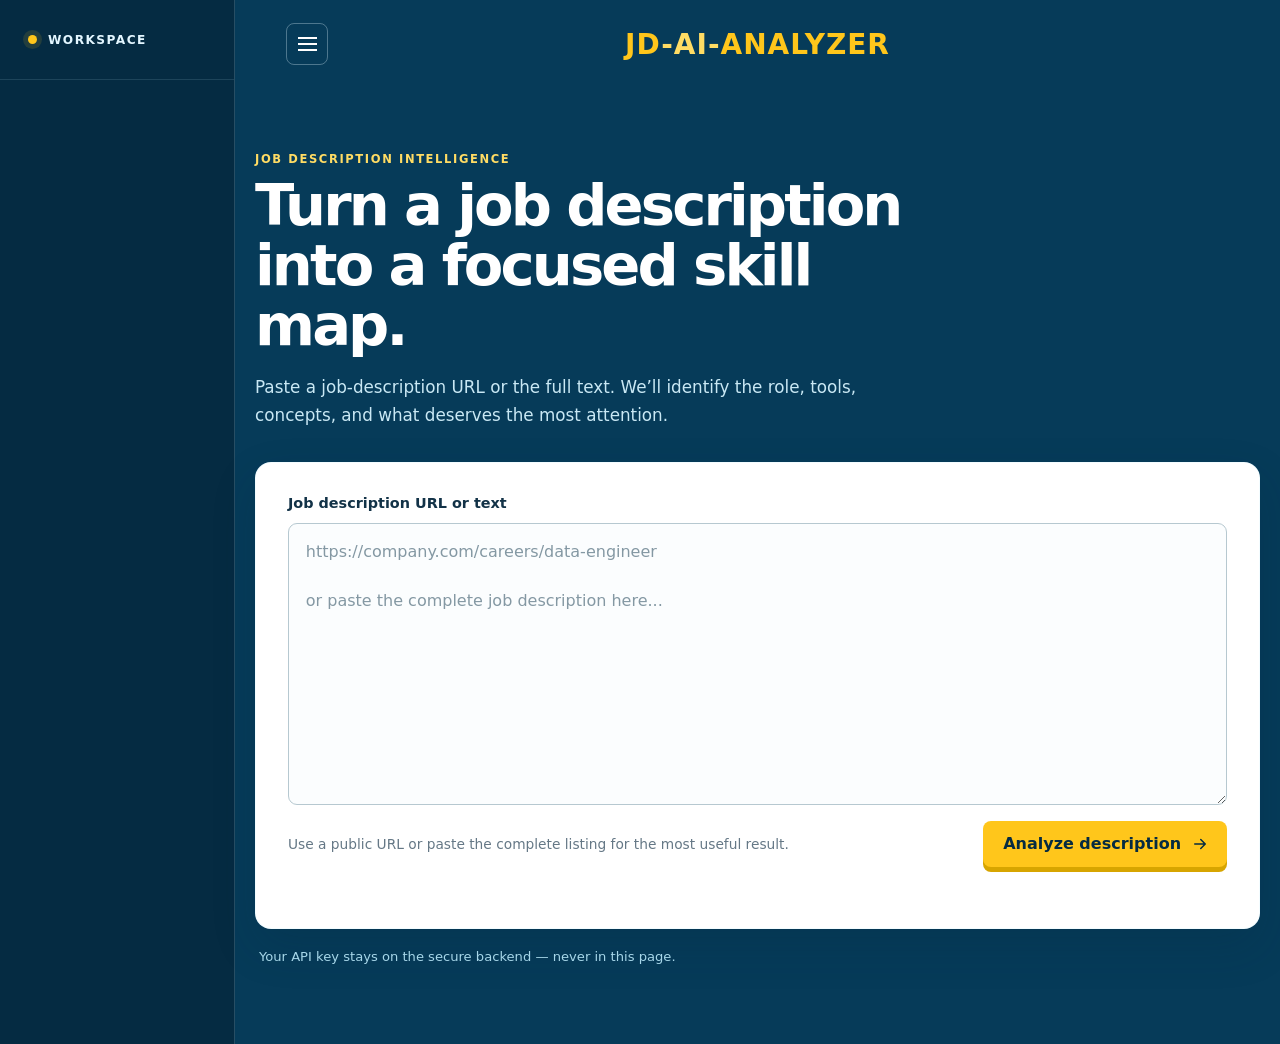
==== frontend/index.html @ e94671f4 "FE" ====
<!doctype html>
<html lang="en">
  <head>
    <meta charset="UTF-8" />
    <meta name="viewport" content="width=device-width, initial-scale=1.0" />
    <meta
      name="description"
      content="Analyze a job description to identify relevant tools, concepts, and role details."
    />
    <title>JD-AI-ANALYZER</title>
    <link rel="stylesheet" href="css/style.css" />
  </head>
  <body>
    <div class="app-shell">
      <aside class="side-panel" id="sidePanel" aria-label="Future workspace panel">
        <div class="side-panel__top">
          <span class="panel-mark" aria-hidden="true"></span>
          <span class="panel-label">Workspace</span>
        </div>
        <div class="side-panel__empty" aria-hidden="true"></div>
      </aside>

      <main class="main-content">
        <header class="topbar">
          <button
            class="menu-button"
            id="menuButton"
            type="button"
            aria-label="Collapse workspace panel"
            aria-controls="sidePanel"
            aria-expanded="true"
          >
            <span></span><span></span><span></span>
          </button>
          <a class="wordmark" href="#" id="homeLink" aria-label="JD-AI-ANALYZER home">
            JD<span>-AI-</span>ANALYZER
          </a>
          <div class="topbar-spacer" aria-hidden="true"></div>
        </header>

        <section class="view input-view" id="inputView" aria-labelledby="inputTitle">
          <div class="intro">
            <p class="eyebrow">Job description intelligence</p>
            <h1 id="inputTitle">Turn a job description into a focused skill map.</h1>
            <p class="intro-copy">
              Paste a job-description URL or the full text. We’ll identify the role,
              tools, concepts, and what deserves the most attention.
            </p>
          </div>

          <form class="analysis-form" id="analysisForm" novalidate>
            <label for="jobDescription">Job description URL or text</label>
            <textarea
              id="jobDescription"
              name="jobDescription"
              rows="10"
              placeholder="https://company.com/careers/data-engineer&#10;&#10;or paste the complete job description here..."
              aria-describedby="inputHint formMessage"
            ></textarea>
            <div class="form-footer">
              <p id="inputHint">Use a public URL or paste the complete listing for the most useful result.</p>
              <button class="primary-button" id="analyzeButton" type="submit">
                <span>Analyze description</span>
                <svg viewBox="0 0 24 24" aria-hidden="true"><path d="M5 12h13M13 6l6 6-6 6" /></svg>
              </button>
            </div>
            <p class="form-message" id="formMessage" role="status" aria-live="polite"></p>
          </form>

          <p class="privacy-note">Your API key stays on the secure backend — never in this page.</p>
        </section>

        <section class="view dashboard-view" id="dashboardView" aria-labelledby="dashboardTitle" hidden>
          <div class="dashboard-heading">
            <div>
              <p class="eyebrow">Analysis complete</p>
              <h1 id="dashboardTitle">Role overview</h1>
            </div>
            <button class="secondary-button" id="newAnalysisButton" type="button">
              Analyze another
            </button>
          </div>

          <article class="role-card">
            <div>
              <p class="card-kicker">Job title</p>
              <h2 id="jobTitle">Data Engineer</h2>
              <p id="roleSummary">Build and maintain reliable data products that support business decisions.</p>
            </div>
            <div class="role-meta" id="roleMeta"></div>
          </article>

          <div class="dashboard-grid">
            <article class="dashboard-card tools-card">
              <div class="card-heading">
                <div>
                  <p class="card-kicker">Most relevant</p>
                  <h2>Tools &amp; technologies</h2>
                </div>
                <span class="relative-label">Relative importance</span>
              </div>
              <div class="tools-list" id="toolsList"></div>
              <p class="card-footnote">Importance reflects emphasis in this description, not a market-wide score.</p>
            </article>

            <article class="dashboard-card concepts-card">
              <div class="card-heading">
                <div>
                  <p class="card-kicker">Knowledge areas</p>
                  <h2>Core concepts</h2>
                </div>
              </div>
              <div class="concept-list" id="conceptList"></div>
            </article>

            <article class="dashboard-card details-card">
              <div class="card-heading">
                <div>
                  <p class="card-kicker">Useful signals</p>
                  <h2>Role details</h2>
                </div>
              </div>
              <dl class="details-list" id="detailsList"></dl>
            </article>
          </div>
        </section>
      </main>
    </div>
    <script src="js/config.js"></script>
    <script src="js/app.js"></script>
  </body>
</html>
---- frontend/css/style.css ----
:root {
  --blue-950: #052b42;
  --blue-900: #063b59;
  --blue-800: #07587d;
  --blue-700: #087eae;
  --blue-600: #0a94c7;
  --yellow: #ffc61b;
  --yellow-soft: #ffdc64;
  --ink: #123247;
  --muted: #657886;
  --line: #dce7eb;
  --surface: #ffffff;
  --surface-alt: #f4f8f9;
  --shadow: 0 18px 45px rgba(1, 36, 54, 0.16);
  font-family: Inter, ui-sans-serif, system-ui, -apple-system, BlinkMacSystemFont, "Segoe UI", sans-serif;
  color: var(--ink);
  background: var(--blue-900);
}

* { box-sizing: border-box; }

body { min-width: 320px; margin: 0; background: var(--blue-900); }
button, textarea { font: inherit; }
button { cursor: pointer; }

.app-shell { display: flex; min-height: 100vh; background: var(--blue-900); }

.side-panel {
  display: flex;
  width: 235px;
  min-height: 100vh;
  flex: 0 0 235px;
  flex-direction: column;
  overflow: hidden;
  color: #e3f6ff;
  background: var(--blue-950);
  border-right: 1px solid rgba(194, 237, 255, 0.18);
  transition: flex-basis 180ms ease, width 180ms ease;
}

.side-panel__top { display: flex; align-items: center; gap: 11px; height: 80px; padding: 0 28px; border-bottom: 1px solid rgba(194, 237, 255, 0.13); }
.panel-mark { width: 9px; height: 9px; border-radius: 50%; background: var(--yellow); box-shadow: 0 0 0 5px rgba(255, 198, 27, 0.12); }
.panel-label { font-size: 0.76rem; font-weight: 700; letter-spacing: 0.12em; text-transform: uppercase; }
.side-panel__empty { flex: 1; }
.app-shell.panel-collapsed .side-panel { width: 0; flex-basis: 0; border-right-color: transparent; }
.app-shell.panel-collapsed .side-panel > * { opacity: 0; }

.main-content { width: min(100%, 1440px); flex: 1; margin: 0 auto; }
.topbar { display: grid; grid-template-columns: 48px 1fr 48px; align-items: center; min-height: 88px; padding: 0 clamp(1.25rem, 4vw, 4.5rem); }
.menu-button { display: grid; width: 42px; height: 42px; padding: 10px; place-content: center; gap: 4px; border: 1px solid rgba(227, 246, 255, 0.32); border-radius: 8px; color: white; background: transparent; transition: background 160ms ease, border-color 160ms ease; }
.menu-button:hover, .menu-button:focus-visible { background: rgba(255, 255, 255, 0.12); border-color: var(--yellow); outline: none; }
.menu-button span { display: block; width: 19px; height: 2px; background: currentColor; }
.wordmark { justify-self: center; color: var(--yellow); font-size: clamp(1.15rem, 2.5vw, 1.75rem); font-weight: 900; letter-spacing: 0.035em; text-decoration: none; }
.wordmark span { color: var(--yellow-soft); }

.view { width: min(100% - 2.5rem, 1050px); margin: 0 auto; }
.input-view { display: grid; min-height: calc(100vh - 88px); align-content: center; padding: 4rem 0 5rem; }
.intro { max-width: 700px; margin-bottom: 2rem; }
.eyebrow, .card-kicker { margin: 0 0 0.65rem; color: var(--yellow-soft); font-size: 0.72rem; font-weight: 800; letter-spacing: 0.14em; text-transform: uppercase; }
h1, h2, p { overflow-wrap: break-word; }
h1 { max-width: 740px; margin: 0; color: #fff; font-size: clamp(2rem, 4.5vw, 3.85rem); letter-spacing: -0.05em; line-height: 1.04; }
.intro-copy { max-width: 620px; margin: 1.15rem 0 0; color: #c9e8f4; font-size: 1.05rem; line-height: 1.65; }

.analysis-form { padding: clamp(1.1rem, 3vw, 2rem); border: 1px solid rgba(226, 247, 255, 0.44); border-radius: 16px; background: var(--surface); box-shadow: var(--shadow); }
.analysis-form label { display: block; margin-bottom: 0.75rem; color: var(--ink); font-size: 0.9rem; font-weight: 800; }
textarea { display: block; width: 100%; min-height: 208px; padding: 1rem 1.05rem; resize: vertical; border: 1px solid #b6c8d0; border-radius: 9px; color: var(--ink); background: #fbfdfe; font-size: 1rem; line-height: 1.55; outline: none; transition: border 160ms ease, box-shadow 160ms ease; }
textarea::placeholder { color: #8498a3; }
textarea:focus { border-color: var(--blue-600); box-shadow: 0 0 0 3px rgba(10, 148, 199, 0.18); }
.form-footer { display: flex; align-items: center; justify-content: space-between; gap: 1.25rem; margin-top: 1rem; }
.form-footer p { margin: 0; color: var(--muted); font-size: 0.86rem; line-height: 1.5; }
.primary-button, .secondary-button { display: inline-flex; align-items: center; justify-content: center; gap: 0.65rem; min-height: 46px; border-radius: 8px; font-weight: 800; transition: transform 160ms ease, background 160ms ease, box-shadow 160ms ease; }
.primary-button { flex: 0 0 auto; padding: 0 1.1rem 0 1.25rem; border: 0; color: var(--blue-950); background: var(--yellow); box-shadow: 0 5px 0 #d7a500; }
.primary-button:hover { background: #ffd04a; transform: translateY(-1px); }
.primary-button:active { transform: translateY(3px); box-shadow: 0 2px 0 #d7a500; }
.primary-button:focus-visible, .secondary-button:focus-visible { outline: 3px solid var(--blue-700); outline-offset: 3px; }
.primary-button svg { width: 18px; fill: none; stroke: currentColor; stroke-linecap: round; stroke-linejoin: round; stroke-width: 2; }
.form-message { min-height: 1.3em; margin: 0.65rem 0 0; color: #b02a37; font-size: 0.9rem; font-weight: 650; }
.privacy-note { margin: 1.25rem 0 0 0.25rem; color: #a7d7e9; font-size: 0.82rem; }

.dashboard-view { padding: 3.5rem 0 5rem; }
.dashboard-heading { display: flex; align-items: end; justify-content: space-between; gap: 1.5rem; margin-bottom: 1.5rem; }
.dashboard-heading h1 { font-size: clamp(2.1rem, 4vw, 3.4rem); }
.secondary-button { padding: 0 1.1rem; border: 1px solid rgba(226, 247, 255, 0.65); color: white; background: transparent; }
.secondary-button:hover { background: rgba(255, 255, 255, 0.12); }
.role-card { display: flex; align-items: center; justify-content: space-between; gap: 2rem; padding: clamp(1.45rem, 3vw, 2.15rem); border-radius: 16px; color: var(--ink); background: var(--surface); box-shadow: var(--shadow); }
.role-card .card-kicker, .dashboard-card .card-kicker { color: var(--blue-700); }
.role-card h2 { margin: 0; font-size: clamp(1.65rem, 3vw, 2.4rem); letter-spacing: -0.04em; }
.role-card p:not(.card-kicker) { max-width: 650px; margin: 0.55rem 0 0; color: var(--muted); line-height: 1.55; }
.role-meta { display: flex; max-width: 260px; flex-wrap: wrap; justify-content: flex-end; gap: 0.55rem; }
.meta-pill { padding: 0.44rem 0.65rem; border-radius: 999px; color: var(--blue-900); background: #e2f4fb; font-size: 0.8rem; font-weight: 750; }
.dashboard-grid { display: grid; grid-template-columns: minmax(0, 1.2fr) minmax(260px, 0.8fr); gap: 1.2rem; margin-top: 1.2rem; }
.dashboard-card { min-width: 0; padding: clamp(1.3rem, 3vw, 2rem); border-radius: 16px; background: var(--surface); box-shadow: 0 14px 35px rgba(1, 36, 54, 0.12); }
.tools-card { grid-row: span 2; }
.card-heading { display: flex; align-items: start; justify-content: space-between; gap: 1rem; margin-bottom: 1.5rem; }
.card-heading h2 { margin: 0; font-size: 1.2rem; letter-spacing: -0.025em; }
.relative-label { padding-top: 0.2rem; color: var(--muted); font-size: 0.76rem; font-weight: 650; text-align: right; }
.tools-list { display: grid; gap: 1.25rem; }
.tool-row__heading { display: flex; justify-content: space-between; gap: 1rem; margin-bottom: 0.45rem; font-size: 0.94rem; }
.tool-name { font-weight: 760; }
.tool-score { color: var(--blue-700); font-weight: 850; }
.bar-track { height: 8px; overflow: hidden; border-radius: 999px; background: #e6eef1; }
.bar-fill { height: 100%; border-radius: inherit; background: var(--blue-600); }
.card-footnote { margin: 1.75rem 0 0; padding-top: 1rem; border-top: 1px solid var(--line); color: var(--muted); font-size: 0.78rem; line-height: 1.5; }
.concept-list { display: flex; flex-wrap: wrap; gap: 0.6rem; }
.concept-chip { padding: 0.66rem 0.75rem; border: 1px solid #c9e7f1; border-radius: 8px; color: var(--blue-900); background: #effaff; font-size: 0.88rem; font-weight: 700; }
.details-card { align-self: start; }
.details-list { display: grid; gap: 0.9rem; margin: 0; }
.detail-row { padding-bottom: 0.85rem; border-bottom: 1px solid var(--line); }
.detail-row:last-child { padding-bottom: 0; border-bottom: 0; }
.detail-row dt { margin-bottom: 0.25rem; color: var(--muted); font-size: 0.75rem; font-weight: 750; letter-spacing: 0.06em; text-transform: uppercase; }
.detail-row dd { margin: 0; color: var(--ink); font-size: 0.93rem; font-weight: 700; line-height: 1.4; }

@media (max-width: 860px) {
  .side-panel { width: 70px; flex-basis: 70px; }
  .side-panel__top { justify-content: center; padding: 0; }
  .panel-label { display: none; }
  .view { width: min(100% - 2rem, 1050px); }
  .dashboard-grid { grid-template-columns: 1fr; }
  .tools-card { grid-row: auto; }
}

@media (max-width: 620px) {
  .topbar { grid-template-columns: 42px 1fr 42px; min-height: 72px; padding: 0 1rem; }
  .main-content { width: 100%; }
  .side-panel { position: fixed; z-index: 3; width: 215px; min-height: 100dvh; box-shadow: 10px 0 30px rgba(1, 36, 54, 0.3); }
  .app-shell.panel-collapsed .side-panel { width: 0; flex-basis: 0; }
  .view { width: min(100% - 1.5rem, 1050px); }
  .input-view { min-height: calc(100dvh - 72px); padding: 2.5rem 0 3rem; }
  .intro { margin-bottom: 1.5rem; }
  .intro-copy { font-size: 1rem; }
  .analysis-form { padding: 1rem; }
  textarea { min-height: 190px; }
  .form-footer { align-items: stretch; flex-direction: column; }
  .primary-button { width: 100%; }
  .dashboard-view { padding: 2rem 0 3rem; }
  .dashboard-heading, .role-card { align-items: stretch; flex-direction: column; }
  .secondary-button { width: 100%; }
  .role-meta { justify-content: flex-start; }
  .card-heading { flex-direction: column; }
  .relative-label { padding: 0; text-align: left; }
}
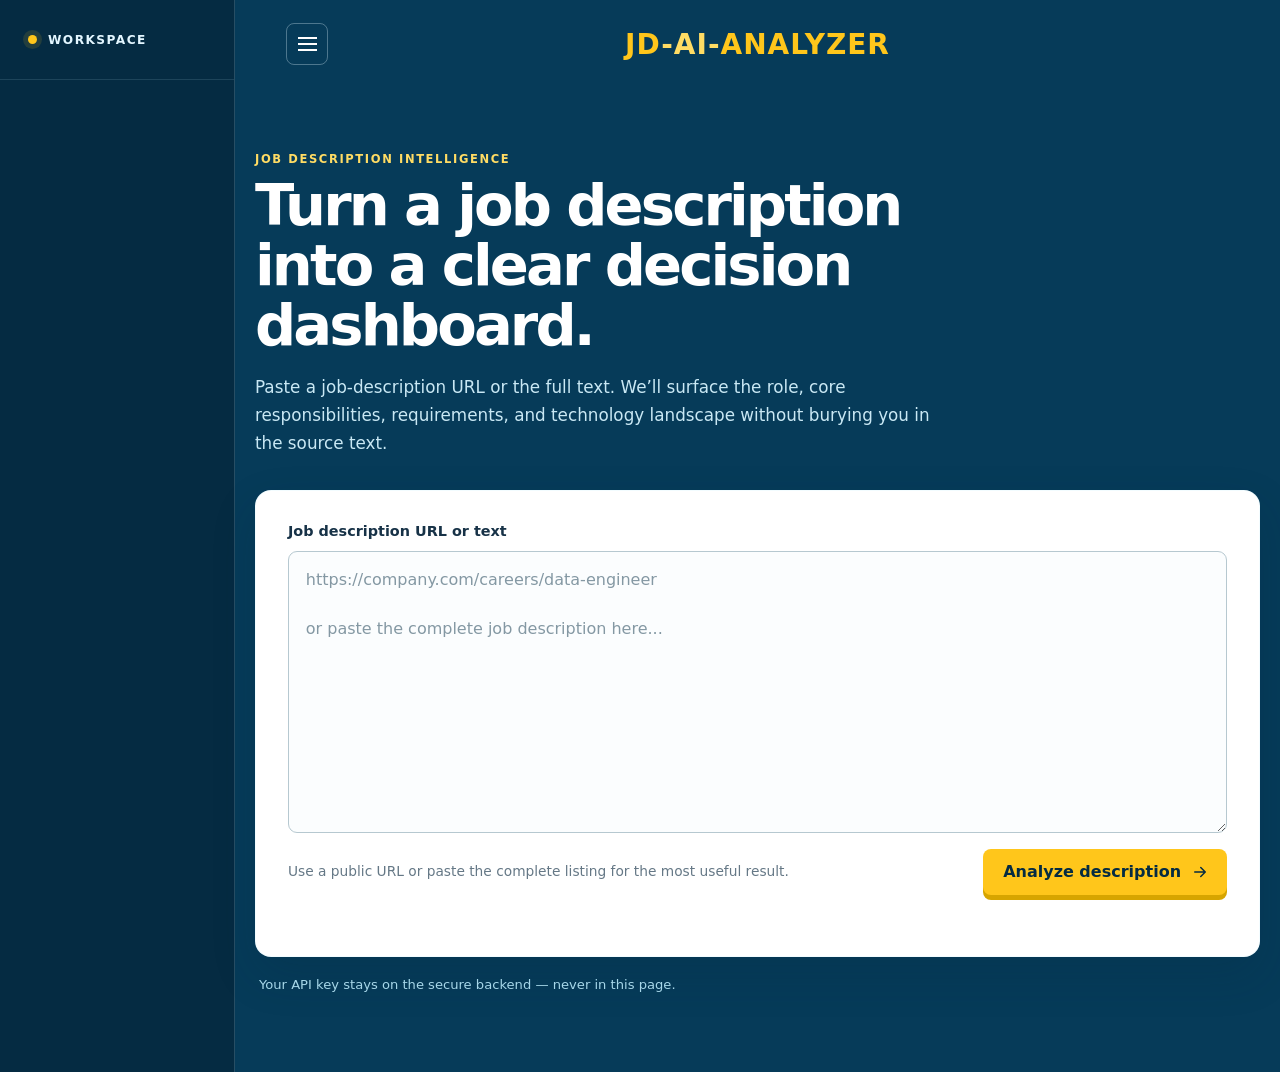
==== commit 26ad2f2b: "FE" ====
--- a/frontend/index.html
+++ b/frontend/index.html
@@ -5,8 +5,9 @@
     <meta name="viewport" content="width=device-width, initial-scale=1.0" />
     <meta
       name="description"
-      content="Analyze a job description to identify relevant tools, concepts, and role details."
+      content="Analyze a job description to identify the role, responsibilities, requirements, and technology landscape."
     />
+    <link rel="icon" href="data:," />
     <title>JD-AI-ANALYZER</title>
     <link rel="stylesheet" href="css/style.css" />
   </head>
@@ -41,10 +42,10 @@
         <section class="view input-view" id="inputView" aria-labelledby="inputTitle">
           <div class="intro">
             <p class="eyebrow">Job description intelligence</p>
-            <h1 id="inputTitle">Turn a job description into a focused skill map.</h1>
+            <h1 id="inputTitle">Turn a job description into a clear decision dashboard.</h1>
             <p class="intro-copy">
-              Paste a job-description URL or the full text. We’ll identify the role,
-              tools, concepts, and what deserves the most attention.
+              Paste a job-description URL or the full text. We’ll surface the role, core
+              responsibilities, requirements, and technology landscape without burying you in the source text.
             </p>
           </div>
 
@@ -73,60 +74,103 @@
         <section class="view dashboard-view" id="dashboardView" aria-labelledby="dashboardTitle" hidden>
           <div class="dashboard-heading">
             <div>
-              <p class="eyebrow">Analysis complete</p>
+              <p class="eyebrow">Job intelligence</p>
               <h1 id="dashboardTitle">Role overview</h1>
             </div>
-            <button class="secondary-button" id="newAnalysisButton" type="button">
-              Analyze another
-            </button>
+            <button class="secondary-button" id="newAnalysisButton" type="button">Analyze another</button>
           </div>
 
-          <article class="role-card">
-            <div>
-              <p class="card-kicker">Job title</p>
+          <article class="role-card" aria-labelledby="jobTitle">
+            <div class="role-card__content">
+              <p class="card-kicker">Role identity</p>
               <h2 id="jobTitle">Data Engineer</h2>
               <p id="roleSummary">Build and maintain reliable data products that support business decisions.</p>
             </div>
-            <div class="role-meta" id="roleMeta"></div>
+            <div class="role-meta" id="roleMeta" aria-label="Role details"></div>
           </article>
 
-          <div class="dashboard-grid">
-            <article class="dashboard-card tools-card">
-              <div class="card-heading">
-                <div>
-                  <p class="card-kicker">Most relevant</p>
-                  <h2>Tools &amp; technologies</h2>
-                </div>
-                <span class="relative-label">Relative importance</span>
+          <section class="dashboard-section at-a-glance" id="glanceSection" aria-labelledby="glanceTitle">
+            <div class="section-heading">
+              <div>
+                <p class="section-kicker">Executive summary</p>
+                <h2 id="glanceTitle">Job at a glance</h2>
               </div>
-              <div class="tools-list" id="toolsList"></div>
-              <p class="card-footnote">Importance reflects emphasis in this description, not a market-wide score.</p>
-            </article>
+              <p class="section-description">The strongest signals identified in this job description.</p>
+            </div>
+            <div class="glance-grid" id="glanceGrid"></div>
+          </section>
 
-            <article class="dashboard-card concepts-card">
-              <div class="card-heading">
-                <div>
-                  <p class="card-kicker">Knowledge areas</p>
-                  <h2>Core concepts</h2>
-                </div>
+          <section class="dashboard-section" id="responsibilitiesSection" aria-labelledby="responsibilitiesTitle" hidden>
+            <div class="section-heading">
+              <div>
+                <p class="section-kicker">What this role owns</p>
+                <h2 id="responsibilitiesTitle">Core responsibilities</h2>
               </div>
-              <div class="concept-list" id="conceptList"></div>
-            </article>
+              <span class="section-count" id="responsibilitiesCount"></span>
+            </div>
+            <div class="responsibility-grid" id="responsibilityGrid"></div>
+          </section>
 
-            <article class="dashboard-card details-card">
-              <div class="card-heading">
-                <div>
-                  <p class="card-kicker">Useful signals</p>
-                  <h2>Role details</h2>
-                </div>
+          <section class="dashboard-section technology-section" id="technologySection" aria-labelledby="technologyTitle">
+            <div class="section-heading technology-heading">
+              <div>
+                <p class="section-kicker">Skills &amp; technology landscape</p>
+                <h2 id="technologyTitle">Identified technologies</h2>
               </div>
-              <dl class="details-list" id="detailsList"></dl>
-            </article>
-          </div>
+              <div class="technology-summary" id="technologySummary"></div>
+            </div>
+            <div class="technology-groups" id="technologyGroups"></div>
+            <p class="empty-state" id="technologyEmpty" hidden>No technologies were explicitly identified in this job description.</p>
+            <p class="section-note">Technology diversity reflects the breadth of named technologies and technology groups in this description. It does not indicate proficiency.</p>
+          </section>
+
+          <section class="dashboard-section" id="competenciesSection" aria-labelledby="competenciesTitle" hidden>
+            <div class="section-heading">
+              <div>
+                <p class="section-kicker">Capability areas</p>
+                <h2 id="competenciesTitle">Skills &amp; competencies</h2>
+              </div>
+              <span class="section-count" id="competenciesCount"></span>
+            </div>
+            <div class="competency-list" id="competencyList"></div>
+          </section>
+
+          <section class="dashboard-section split-section" id="requirementsSection" aria-labelledby="requirementsTitle" hidden>
+            <div class="section-heading">
+              <div>
+                <p class="section-kicker">Explicit role signals</p>
+                <h2 id="requirementsTitle">Requirements &amp; experience</h2>
+              </div>
+            </div>
+            <dl class="signal-grid" id="requirementsGrid"></dl>
+          </section>
+
+          <section class="dashboard-section" id="leadershipSection" aria-labelledby="leadershipTitle" hidden>
+            <div class="section-heading">
+              <div>
+                <p class="section-kicker">Supported by the description</p>
+                <h2 id="leadershipTitle">Leadership &amp; management</h2>
+              </div>
+            </div>
+            <div class="leadership-list" id="leadershipList"></div>
+          </section>
+
+          <section class="dashboard-section original-section" id="originalSection" aria-labelledby="originalTitle" hidden>
+            <div class="section-heading">
+              <div>
+                <p class="section-kicker">Source reference</p>
+                <h2 id="originalTitle">Original job description</h2>
+              </div>
+            </div>
+            <details class="original-jd" id="originalDetails">
+              <summary>Open submitted job description</summary>
+              <div class="original-jd__content" id="originalContent"></div>
+            </details>
+          </section>
         </section>
       </main>
     </div>
-    <script src="js/config.js"></script>
-    <script src="js/app.js"></script>
+    <script src="js/config.js?v=20260909-1"></script>
+    <script src="js/app.js?v=20260909-4"></script>
   </body>
 </html>
--- a/frontend/css/style.css
+++ b/frontend/css/style.css
@@ -1,16 +1,14 @@
 :root {
   --blue-950: #052b42;
   --blue-900: #063b59;
-  --blue-800: #07587d;
   --blue-700: #087eae;
   --blue-600: #0a94c7;
   --yellow: #ffc61b;
   --yellow-soft: #ffdc64;
-  --ink: #123247;
+  --ink: #173247;
   --muted: #657886;
   --line: #dce7eb;
   --surface: #ffffff;
-  --surface-alt: #f4f8f9;
   --shadow: 0 18px 45px rgba(1, 36, 54, 0.16);
   font-family: Inter, ui-sans-serif, system-ui, -apple-system, BlinkMacSystemFont, "Segoe UI", sans-serif;
   color: var(--ink);
@@ -18,26 +16,16 @@
 }
 
 * { box-sizing: border-box; }
-
+html { scroll-behavior: smooth; }
 body { min-width: 320px; margin: 0; background: var(--blue-900); }
 button, textarea { font: inherit; }
 button { cursor: pointer; }
+button:disabled { cursor: wait; opacity: 0.65; }
+a { color: inherit; }
+h1, h2, h3, p, dd { overflow-wrap: break-word; }
 
 .app-shell { display: flex; min-height: 100vh; background: var(--blue-900); }
-
-.side-panel {
-  display: flex;
-  width: 235px;
-  min-height: 100vh;
-  flex: 0 0 235px;
-  flex-direction: column;
-  overflow: hidden;
-  color: #e3f6ff;
-  background: var(--blue-950);
-  border-right: 1px solid rgba(194, 237, 255, 0.18);
-  transition: flex-basis 180ms ease, width 180ms ease;
-}
-
+.side-panel { display: flex; width: 235px; min-height: 100vh; flex: 0 0 235px; flex-direction: column; overflow: hidden; color: #e3f6ff; background: var(--blue-950); border-right: 1px solid rgba(194, 237, 255, 0.18); transition: flex-basis 180ms ease, width 180ms ease; }
 .side-panel__top { display: flex; align-items: center; gap: 11px; height: 80px; padding: 0 28px; border-bottom: 1px solid rgba(194, 237, 255, 0.13); }
 .panel-mark { width: 9px; height: 9px; border-radius: 50%; background: var(--yellow); box-shadow: 0 0 0 5px rgba(255, 198, 27, 0.12); }
 .panel-label { font-size: 0.76rem; font-weight: 700; letter-spacing: 0.12em; text-transform: uppercase; }
@@ -52,15 +40,13 @@
 .menu-button span { display: block; width: 19px; height: 2px; background: currentColor; }
 .wordmark { justify-self: center; color: var(--yellow); font-size: clamp(1.15rem, 2.5vw, 1.75rem); font-weight: 900; letter-spacing: 0.035em; text-decoration: none; }
 .wordmark span { color: var(--yellow-soft); }
+.view { width: min(100% - 2.5rem, 1120px); margin: 0 auto; }
 
-.view { width: min(100% - 2.5rem, 1050px); margin: 0 auto; }
 .input-view { display: grid; min-height: calc(100vh - 88px); align-content: center; padding: 4rem 0 5rem; }
-.intro { max-width: 700px; margin-bottom: 2rem; }
-.eyebrow, .card-kicker { margin: 0 0 0.65rem; color: var(--yellow-soft); font-size: 0.72rem; font-weight: 800; letter-spacing: 0.14em; text-transform: uppercase; }
-h1, h2, p { overflow-wrap: break-word; }
-h1 { max-width: 740px; margin: 0; color: #fff; font-size: clamp(2rem, 4.5vw, 3.85rem); letter-spacing: -0.05em; line-height: 1.04; }
-.intro-copy { max-width: 620px; margin: 1.15rem 0 0; color: #c9e8f4; font-size: 1.05rem; line-height: 1.65; }
-
+.intro { max-width: 750px; margin-bottom: 2rem; }
+.eyebrow, .card-kicker, .section-kicker { margin: 0 0 0.65rem; color: var(--yellow-soft); font-size: 0.72rem; font-weight: 800; letter-spacing: 0.14em; text-transform: uppercase; }
+h1 { max-width: 800px; margin: 0; color: #fff; font-size: clamp(2rem, 4.5vw, 3.85rem); letter-spacing: -0.05em; line-height: 1.04; }
+.intro-copy { max-width: 690px; margin: 1.15rem 0 0; color: #c9e8f4; font-size: 1.05rem; line-height: 1.65; }
 .analysis-form { padding: clamp(1.1rem, 3vw, 2rem); border: 1px solid rgba(226, 247, 255, 0.44); border-radius: 16px; background: var(--surface); box-shadow: var(--shadow); }
 .analysis-form label { display: block; margin-bottom: 0.75rem; color: var(--ink); font-size: 0.9rem; font-weight: 800; }
 textarea { display: block; width: 100%; min-height: 208px; padding: 1rem 1.05rem; resize: vertical; border: 1px solid #b6c8d0; border-radius: 9px; color: var(--ink); background: #fbfdfe; font-size: 1rem; line-height: 1.55; outline: none; transition: border 160ms ease, box-shadow 160ms ease; }
@@ -70,9 +56,9 @@
 .form-footer p { margin: 0; color: var(--muted); font-size: 0.86rem; line-height: 1.5; }
 .primary-button, .secondary-button { display: inline-flex; align-items: center; justify-content: center; gap: 0.65rem; min-height: 46px; border-radius: 8px; font-weight: 800; transition: transform 160ms ease, background 160ms ease, box-shadow 160ms ease; }
 .primary-button { flex: 0 0 auto; padding: 0 1.1rem 0 1.25rem; border: 0; color: var(--blue-950); background: var(--yellow); box-shadow: 0 5px 0 #d7a500; }
-.primary-button:hover { background: #ffd04a; transform: translateY(-1px); }
-.primary-button:active { transform: translateY(3px); box-shadow: 0 2px 0 #d7a500; }
-.primary-button:focus-visible, .secondary-button:focus-visible { outline: 3px solid var(--blue-700); outline-offset: 3px; }
+.primary-button:hover:not(:disabled) { background: #ffd04a; transform: translateY(-1px); }
+.primary-button:active:not(:disabled) { transform: translateY(3px); box-shadow: 0 2px 0 #d7a500; }
+.primary-button:focus-visible, .secondary-button:focus-visible, .text-button:focus-visible, summary:focus-visible { outline: 3px solid var(--blue-700); outline-offset: 3px; }
 .primary-button svg { width: 18px; fill: none; stroke: currentColor; stroke-linecap: round; stroke-linejoin: round; stroke-width: 2; }
 .form-message { min-height: 1.3em; margin: 0.65rem 0 0; color: #b02a37; font-size: 0.9rem; font-weight: 650; }
 .privacy-note { margin: 1.25rem 0 0 0.25rem; color: #a7d7e9; font-size: 0.82rem; }
@@ -83,40 +69,72 @@
 .secondary-button { padding: 0 1.1rem; border: 1px solid rgba(226, 247, 255, 0.65); color: white; background: transparent; }
 .secondary-button:hover { background: rgba(255, 255, 255, 0.12); }
 .role-card { display: flex; align-items: center; justify-content: space-between; gap: 2rem; padding: clamp(1.45rem, 3vw, 2.15rem); border-radius: 16px; color: var(--ink); background: var(--surface); box-shadow: var(--shadow); }
-.role-card .card-kicker, .dashboard-card .card-kicker { color: var(--blue-700); }
-.role-card h2 { margin: 0; font-size: clamp(1.65rem, 3vw, 2.4rem); letter-spacing: -0.04em; }
-.role-card p:not(.card-kicker) { max-width: 650px; margin: 0.55rem 0 0; color: var(--muted); line-height: 1.55; }
-.role-meta { display: flex; max-width: 260px; flex-wrap: wrap; justify-content: flex-end; gap: 0.55rem; }
+.role-card__content { min-width: 0; }
+.role-card .card-kicker { color: var(--blue-700); }
+.role-card h2 { margin: 0; font-size: clamp(1.7rem, 3vw, 2.6rem); letter-spacing: -0.04em; }
+.role-card p:not(.card-kicker) { max-width: 700px; margin: 0.55rem 0 0; color: var(--muted); line-height: 1.55; }
+.role-meta { display: flex; max-width: 310px; flex-wrap: wrap; justify-content: flex-end; gap: 0.55rem; }
 .meta-pill { padding: 0.44rem 0.65rem; border-radius: 999px; color: var(--blue-900); background: #e2f4fb; font-size: 0.8rem; font-weight: 750; }
-.dashboard-grid { display: grid; grid-template-columns: minmax(0, 1.2fr) minmax(260px, 0.8fr); gap: 1.2rem; margin-top: 1.2rem; }
-.dashboard-card { min-width: 0; padding: clamp(1.3rem, 3vw, 2rem); border-radius: 16px; background: var(--surface); box-shadow: 0 14px 35px rgba(1, 36, 54, 0.12); }
-.tools-card { grid-row: span 2; }
-.card-heading { display: flex; align-items: start; justify-content: space-between; gap: 1rem; margin-bottom: 1.5rem; }
-.card-heading h2 { margin: 0; font-size: 1.2rem; letter-spacing: -0.025em; }
-.relative-label { padding-top: 0.2rem; color: var(--muted); font-size: 0.76rem; font-weight: 650; text-align: right; }
-.tools-list { display: grid; gap: 1.25rem; }
-.tool-row__heading { display: flex; justify-content: space-between; gap: 1rem; margin-bottom: 0.45rem; font-size: 0.94rem; }
-.tool-name { font-weight: 760; }
-.tool-score { color: var(--blue-700); font-weight: 850; }
-.bar-track { height: 8px; overflow: hidden; border-radius: 999px; background: #e6eef1; }
-.bar-fill { height: 100%; border-radius: inherit; background: var(--blue-600); }
-.card-footnote { margin: 1.75rem 0 0; padding-top: 1rem; border-top: 1px solid var(--line); color: var(--muted); font-size: 0.78rem; line-height: 1.5; }
-.concept-list { display: flex; flex-wrap: wrap; gap: 0.6rem; }
-.concept-chip { padding: 0.66rem 0.75rem; border: 1px solid #c9e7f1; border-radius: 8px; color: var(--blue-900); background: #effaff; font-size: 0.88rem; font-weight: 700; }
-.details-card { align-self: start; }
-.details-list { display: grid; gap: 0.9rem; margin: 0; }
-.detail-row { padding-bottom: 0.85rem; border-bottom: 1px solid var(--line); }
-.detail-row:last-child { padding-bottom: 0; border-bottom: 0; }
-.detail-row dt { margin-bottom: 0.25rem; color: var(--muted); font-size: 0.75rem; font-weight: 750; letter-spacing: 0.06em; text-transform: uppercase; }
-.detail-row dd { margin: 0; color: var(--ink); font-size: 0.93rem; font-weight: 700; line-height: 1.4; }
+
+.dashboard-section { margin-top: 1.25rem; padding: clamp(1.25rem, 3vw, 2rem); border: 1px solid rgba(220, 231, 235, 0.92); border-radius: 16px; background: var(--surface); box-shadow: 0 14px 35px rgba(1, 36, 54, 0.11); }
+.section-heading { display: flex; align-items: start; justify-content: space-between; gap: 1.25rem; margin-bottom: 1.35rem; }
+.section-heading h2 { margin: 0; color: var(--ink); font-size: clamp(1.25rem, 2vw, 1.55rem); letter-spacing: -0.03em; }
+.section-kicker { color: var(--blue-700); }
+.section-description { max-width: 300px; margin: 0.1rem 0 0; color: var(--muted); font-size: 0.87rem; line-height: 1.45; text-align: right; }
+.section-count { flex: 0 0 auto; padding: 0.38rem 0.6rem; border: 1px solid #d9e8ed; border-radius: 999px; color: var(--muted); background: #f9fcfd; font-size: 0.76rem; font-weight: 750; }
+
+.glance-grid { display: grid; grid-template-columns: repeat(auto-fit, minmax(175px, 1fr)); gap: 0.8rem; }
+.glance-card { min-width: 0; padding: 1rem; border: 1px solid #dcecf1; border-radius: 11px; background: #f9fcfd; }
+.glance-card__label { margin: 0 0 0.45rem; color: var(--muted); font-size: 0.7rem; font-weight: 800; letter-spacing: 0.08em; text-transform: uppercase; }
+.glance-card__value { margin: 0; color: var(--ink); font-size: 0.98rem; font-weight: 800; line-height: 1.35; }
+.glance-card__detail { display: -webkit-box; margin: 0.45rem 0 0; overflow: hidden; color: var(--muted); font-size: 0.78rem; line-height: 1.45; -webkit-box-orient: vertical; -webkit-line-clamp: 2; }
+
+.responsibility-grid { display: grid; grid-template-columns: repeat(auto-fit, minmax(260px, 1fr)); gap: 0.9rem; }
+.responsibility-card { min-width: 0; padding: 1.15rem; border: 1px solid #dcecf1; border-radius: 12px; background: #fbfdfe; }
+.responsibility-card__title, .technology-card__title { margin: 0; color: var(--blue-900); font-size: 0.95rem; font-weight: 850; }
+.responsibility-list { display: grid; gap: 0.6rem; margin: 0.85rem 0 0; padding: 0; list-style: none; }
+.responsibility-list li { position: relative; padding-left: 1rem; color: var(--ink); font-size: 0.91rem; line-height: 1.48; }
+.responsibility-list li::before { position: absolute; top: 0.56rem; left: 0; width: 5px; height: 5px; border-radius: 50%; background: var(--blue-600); content: ""; }
+.text-button { margin-top: 0.9rem; padding: 0; border: 0; color: var(--blue-700); background: transparent; font-size: 0.82rem; font-weight: 800; text-decoration: underline; text-underline-offset: 3px; }
+
+.technology-section { border-color: #c7e8f3; }
+.technology-heading { align-items: center; }
+.technology-summary { display: flex; align-items: center; justify-content: flex-end; flex-wrap: wrap; gap: 0.55rem; }
+.diversity-badge { padding: 0.43rem 0.65rem; border-radius: 999px; font-size: 0.77rem; font-weight: 850; }
+.diversity-badge--low { color: #315c74; background: #e7f0f4; }
+.diversity-badge--moderate { color: #705000; background: #fff0b8; }
+.diversity-badge--high { color: #076343; background: #d9f5e8; }
+.technology-count { color: var(--muted); font-size: 0.8rem; font-weight: 700; white-space: nowrap; }
+.technology-groups { display: grid; grid-template-columns: repeat(auto-fit, minmax(210px, 1fr)); gap: 0.8rem; }
+.technology-card { min-width: 0; padding: 1rem; border: 1px solid #cce7f0; border-radius: 12px; background: #f8fdff; }
+.technology-card__header { display: flex; align-items: baseline; justify-content: space-between; gap: 1rem; margin-bottom: 0.75rem; }
+.technology-card__count { color: var(--blue-700); font-size: 0.8rem; font-weight: 850; }
+.chip-list, .competency-list, .leadership-list { display: flex; flex-wrap: wrap; gap: 0.5rem; }
+.technology-chip, .competency-chip, .leadership-chip { display: inline-flex; max-width: 100%; align-items: center; padding: 0.45rem 0.6rem; border-radius: 7px; font-size: 0.82rem; font-weight: 750; line-height: 1.25; }
+.technology-chip { border: 1px solid #c7e5ef; color: var(--blue-900); background: #fff; }
+.competency-chip { border: 1px solid #d5e6eb; color: #315264; background: #f7fbfc; }
+.leadership-chip { border: 1px solid #d9d4f0; color: #50417c; background: #f8f7ff; }
+.empty-state { margin: 0; padding: 1rem; border: 1px dashed #bdd3dc; border-radius: 10px; color: var(--muted); background: #fbfdfe; font-size: 0.92rem; line-height: 1.5; }
+.section-note { margin: 1rem 0 0; padding-top: 0.9rem; border-top: 1px solid var(--line); color: var(--muted); font-size: 0.78rem; line-height: 1.5; }
+
+.signal-grid { display: grid; grid-template-columns: repeat(auto-fit, minmax(195px, 1fr)); gap: 0.8rem; margin: 0; }
+.signal-card { padding: 1rem; border: 1px solid #dcecf1; border-radius: 11px; background: #fbfdfe; }
+.signal-card__label { margin-bottom: 0.4rem; color: var(--muted); font-size: 0.72rem; font-weight: 800; letter-spacing: 0.07em; text-transform: uppercase; }
+.signal-card__value { margin: 0; color: var(--ink); font-size: 0.96rem; font-weight: 800; line-height: 1.4; }
+
+.original-section { margin-top: 2.2rem; background: #f8fbfc; box-shadow: none; }
+.original-jd { border: 1px solid #d7e6eb; border-radius: 10px; background: #fff; }
+.original-jd summary { padding: 1rem 1.1rem; color: var(--blue-900); font-size: 0.9rem; font-weight: 800; cursor: pointer; }
+.original-jd__content { padding: 0 1.1rem 1.1rem; border-top: 1px solid var(--line); }
+.original-jd__text { max-height: 34rem; margin: 0; padding-top: 1rem; overflow: auto; color: #354d5d; font-family: inherit; font-size: 0.88rem; line-height: 1.65; white-space: pre-wrap; }
+.source-note { margin: 1rem 0 0.5rem; color: var(--muted); font-size: 0.9rem; }
+.source-link { display: inline-flex; margin-bottom: 0.1rem; color: var(--blue-700); font-size: 0.9rem; font-weight: 800; text-underline-offset: 3px; }
 
 @media (max-width: 860px) {
   .side-panel { width: 70px; flex-basis: 70px; }
   .side-panel__top { justify-content: center; padding: 0; }
   .panel-label { display: none; }
-  .view { width: min(100% - 2rem, 1050px); }
-  .dashboard-grid { grid-template-columns: 1fr; }
-  .tools-card { grid-row: auto; }
+  .view { width: min(100% - 2rem, 1120px); }
 }
 
 @media (max-width: 620px) {
@@ -124,18 +142,20 @@
   .main-content { width: 100%; }
   .side-panel { position: fixed; z-index: 3; width: 215px; min-height: 100dvh; box-shadow: 10px 0 30px rgba(1, 36, 54, 0.3); }
   .app-shell.panel-collapsed .side-panel { width: 0; flex-basis: 0; }
-  .view { width: min(100% - 1.5rem, 1050px); }
+  .view { width: min(100% - 1.5rem, 1120px); }
   .input-view { min-height: calc(100dvh - 72px); padding: 2.5rem 0 3rem; }
   .intro { margin-bottom: 1.5rem; }
   .intro-copy { font-size: 1rem; }
   .analysis-form { padding: 1rem; }
   textarea { min-height: 190px; }
-  .form-footer { align-items: stretch; flex-direction: column; }
-  .primary-button { width: 100%; }
+  .form-footer, .dashboard-heading, .role-card { align-items: stretch; flex-direction: column; }
+  .primary-button, .secondary-button { width: 100%; }
   .dashboard-view { padding: 2rem 0 3rem; }
-  .dashboard-heading, .role-card { align-items: stretch; flex-direction: column; }
-  .secondary-button { width: 100%; }
-  .role-meta { justify-content: flex-start; }
-  .card-heading { flex-direction: column; }
-  .relative-label { padding: 0; text-align: left; }
+  .role-meta { max-width: none; justify-content: flex-start; }
+  .section-heading, .technology-heading { align-items: start; flex-direction: column; }
+  .section-description { max-width: none; text-align: left; }
+  .technology-summary { justify-content: flex-start; }
+  .technology-count { white-space: normal; }
+  .dashboard-section { padding: 1.15rem; }
+  .original-jd__text { max-height: 27rem; }
 }
